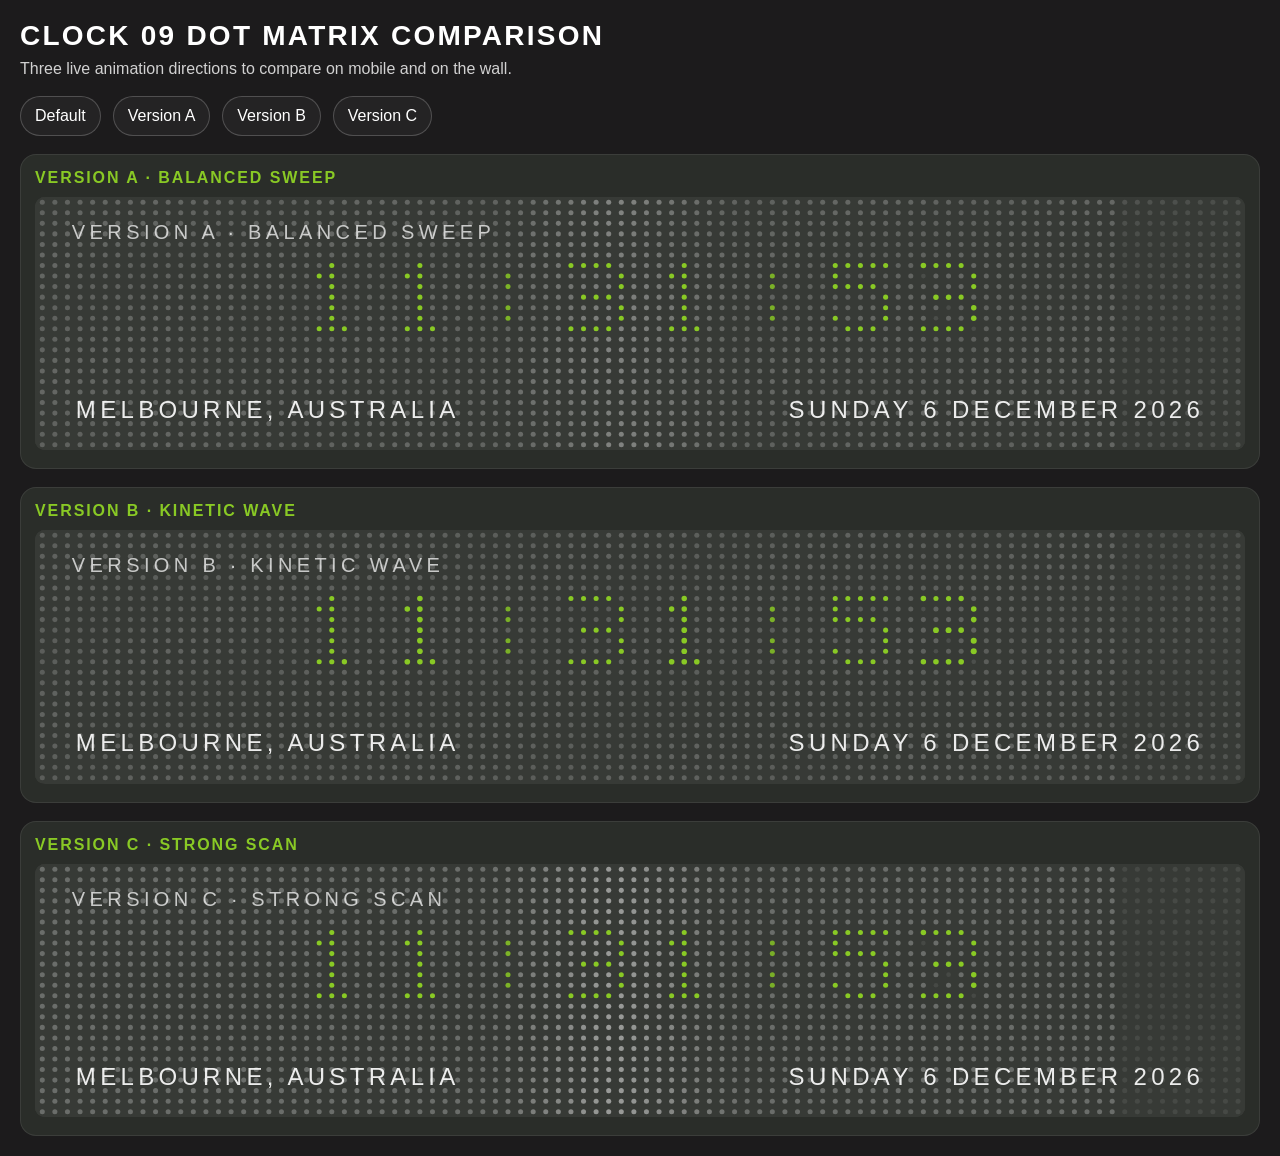
==== compare.html @ a0b2db49 "Add Clock09 comparison page" ====
<!doctype html>
<html lang="en-AU">
<head>
  <meta charset="utf-8">
  <meta name="viewport" content="width=device-width,initial-scale=1">
  <meta name="robots" content="noindex,nofollow,noarchive,nosnippet,noimageindex">
  <title>Clock 09 Compare</title>
  <style>
    :root { --bg:#1c1b1c; --panel:#2a2d29; --text:#fff; --green:#89C925; }
    *{box-sizing:border-box}
    html,body{margin:0;background:var(--bg);color:var(--text);font-family:Arial,Helvetica,sans-serif}
    body{padding:20px}
    h1{margin:0 0 8px;font-size:28px;letter-spacing:.08em;text-transform:uppercase}
    p{margin:0 0 18px;color:rgba(255,255,255,.8)}
    .links{display:flex;gap:12px;flex-wrap:wrap;margin-bottom:18px}
    .links a{color:#fff;text-decoration:none;border:1px solid rgba(255,255,255,.2);padding:10px 14px;border-radius:999px;background:rgba(255,255,255,.04)}
    .grid{display:grid;grid-template-columns:1fr;gap:18px}
    .card{background:var(--panel);padding:14px;border-radius:16px;border:1px solid rgba(255,255,255,.08)}
    .card h2{margin:0 0 10px;font-size:16px;letter-spacing:.12em;text-transform:uppercase;color:var(--green)}
    iframe{width:100%;aspect-ratio:3840/804;border:0;background:#373A36;border-radius:10px}
  </style>
</head>
<body>
  <h1>Clock 09 Dot Matrix Comparison</h1>
  <p>Three live animation directions to compare on mobile and on the wall.</p>
  <div class="links">
    <a href="./index.html">Default</a>
    <a href="./variant-a.html">Version A</a>
    <a href="./variant-b.html">Version B</a>
    <a href="./variant-c.html">Version C</a>
  </div>
  <div class="grid">
    <div class="card"><h2>Version A · Balanced Sweep</h2><iframe src="./variant-a.html"></iframe></div>
    <div class="card"><h2>Version B · Kinetic Wave</h2><iframe src="./variant-b.html"></iframe></div>
    <div class="card"><h2>Version C · Strong Scan</h2><iframe src="./variant-c.html"></iframe></div>
  </div>
</body>
</html>
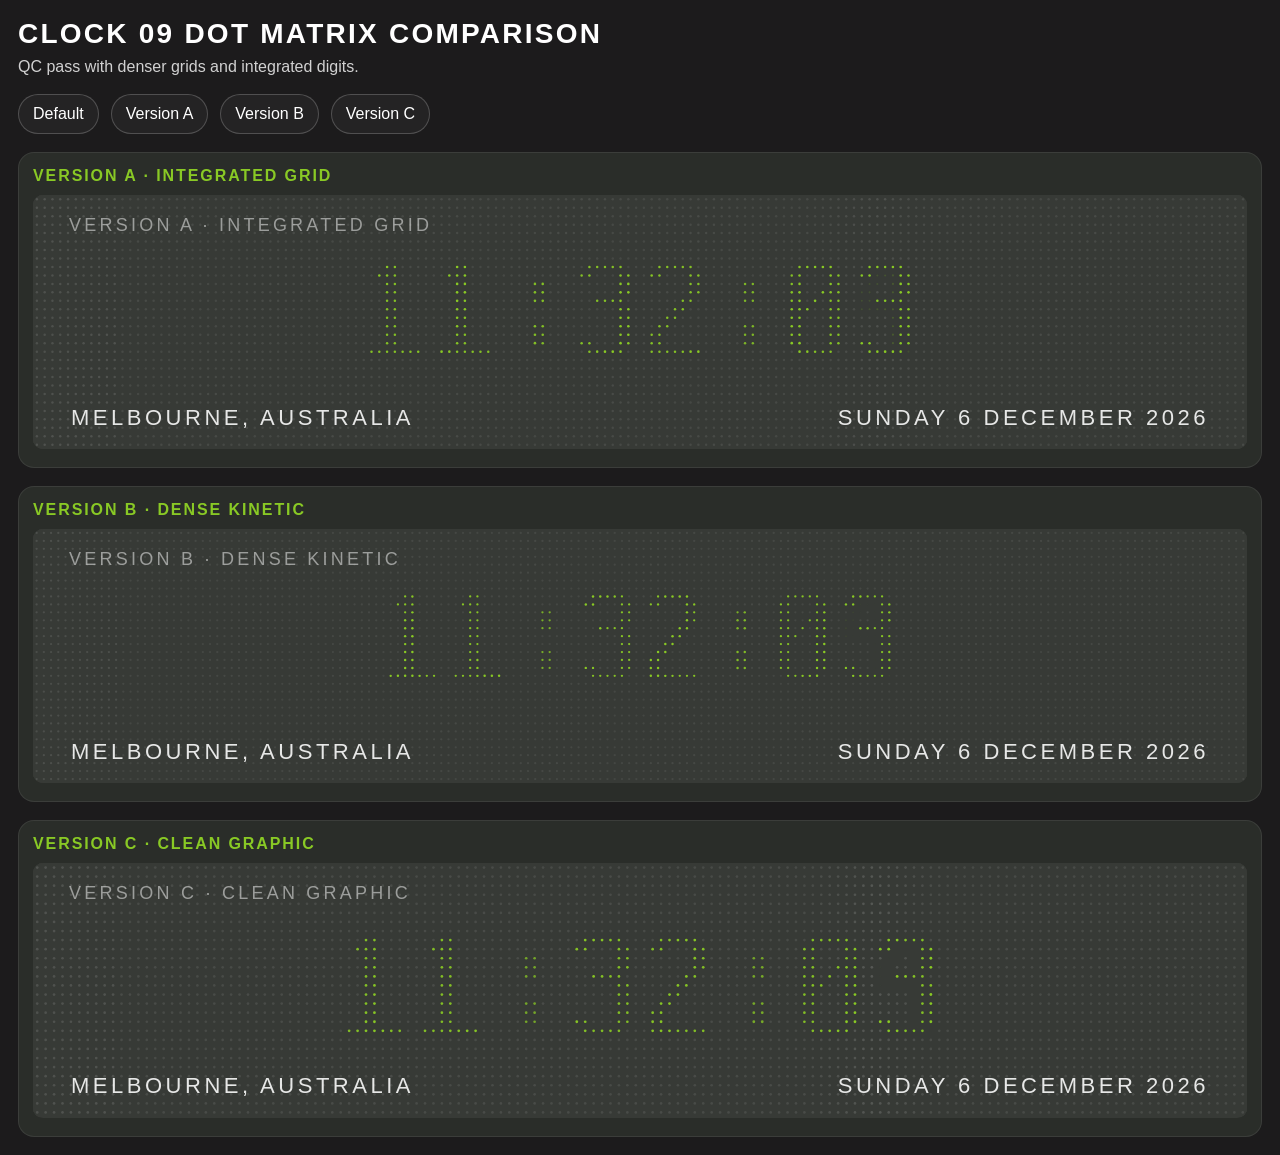
==== commit 819aebf1: "Update Clock09 comparison page" ====
--- a/compare.html
+++ b/compare.html
@@ -1,38 +1 @@
-<!doctype html>
-<html lang="en-AU">
-<head>
-  <meta charset="utf-8">
-  <meta name="viewport" content="width=device-width,initial-scale=1">
-  <meta name="robots" content="noindex,nofollow,noarchive,nosnippet,noimageindex">
-  <title>Clock 09 Compare</title>
-  <style>
-    :root { --bg:#1c1b1c; --panel:#2a2d29; --text:#fff; --green:#89C925; }
-    *{box-sizing:border-box}
-    html,body{margin:0;background:var(--bg);color:var(--text);font-family:Arial,Helvetica,sans-serif}
-    body{padding:20px}
-    h1{margin:0 0 8px;font-size:28px;letter-spacing:.08em;text-transform:uppercase}
-    p{margin:0 0 18px;color:rgba(255,255,255,.8)}
-    .links{display:flex;gap:12px;flex-wrap:wrap;margin-bottom:18px}
-    .links a{color:#fff;text-decoration:none;border:1px solid rgba(255,255,255,.2);padding:10px 14px;border-radius:999px;background:rgba(255,255,255,.04)}
-    .grid{display:grid;grid-template-columns:1fr;gap:18px}
-    .card{background:var(--panel);padding:14px;border-radius:16px;border:1px solid rgba(255,255,255,.08)}
-    .card h2{margin:0 0 10px;font-size:16px;letter-spacing:.12em;text-transform:uppercase;color:var(--green)}
-    iframe{width:100%;aspect-ratio:3840/804;border:0;background:#373A36;border-radius:10px}
-  </style>
-</head>
-<body>
-  <h1>Clock 09 Dot Matrix Comparison</h1>
-  <p>Three live animation directions to compare on mobile and on the wall.</p>
-  <div class="links">
-    <a href="./index.html">Default</a>
-    <a href="./variant-a.html">Version A</a>
-    <a href="./variant-b.html">Version B</a>
-    <a href="./variant-c.html">Version C</a>
-  </div>
-  <div class="grid">
-    <div class="card"><h2>Version A · Balanced Sweep</h2><iframe src="./variant-a.html"></iframe></div>
-    <div class="card"><h2>Version B · Kinetic Wave</h2><iframe src="./variant-b.html"></iframe></div>
-    <div class="card"><h2>Version C · Strong Scan</h2><iframe src="./variant-c.html"></iframe></div>
-  </div>
-</body>
-</html>
+<!doctype html><html lang="en-AU"><head><meta charset="utf-8"><meta name="viewport" content="width=device-width,initial-scale=1"><meta name="robots" content="noindex,nofollow,noarchive,nosnippet,noimageindex"><title>Clock 09 Compare</title><style>:root{--bg:#1c1b1c;--panel:#2a2d29;--text:#fff;--green:#89C925}*{box-sizing:border-box}html,body{margin:0;background:var(--bg);color:var(--text);font-family:Arial,Helvetica,sans-serif}body{padding:18px}h1{margin:0 0 8px;font-size:28px;letter-spacing:.08em;text-transform:uppercase}p{margin:0 0 18px;color:rgba(255,255,255,.8)}.links{display:flex;gap:12px;flex-wrap:wrap;margin-bottom:18px}.links a{color:#fff;text-decoration:none;border:1px solid rgba(255,255,255,.2);padding:10px 14px;border-radius:999px;background:rgba(255,255,255,.04)}.grid{display:grid;grid-template-columns:1fr;gap:18px}.card{background:var(--panel);padding:14px;border-radius:16px;border:1px solid rgba(255,255,255,.08)}.card h2{margin:0 0 10px;font-size:16px;letter-spacing:.12em;text-transform:uppercase;color:var(--green)}iframe{width:100%;aspect-ratio:3840/804;border:0;background:#373A36;border-radius:10px}</style></head><body><h1>Clock 09 Dot Matrix Comparison</h1><p>QC pass with denser grids and integrated digits.</p><div class="links"><a href="./index.html">Default</a><a href="./variant-a.html">Version A</a><a href="./variant-b.html">Version B</a><a href="./variant-c.html">Version C</a></div><div class="grid"><div class="card"><h2>Version A · Integrated Grid</h2><iframe src="./variant-a.html"></iframe></div><div class="card"><h2>Version B · Dense Kinetic</h2><iframe src="./variant-b.html"></iframe></div><div class="card"><h2>Version C · Clean Graphic</h2><iframe src="./variant-c.html"></iframe></div></div></body></html>
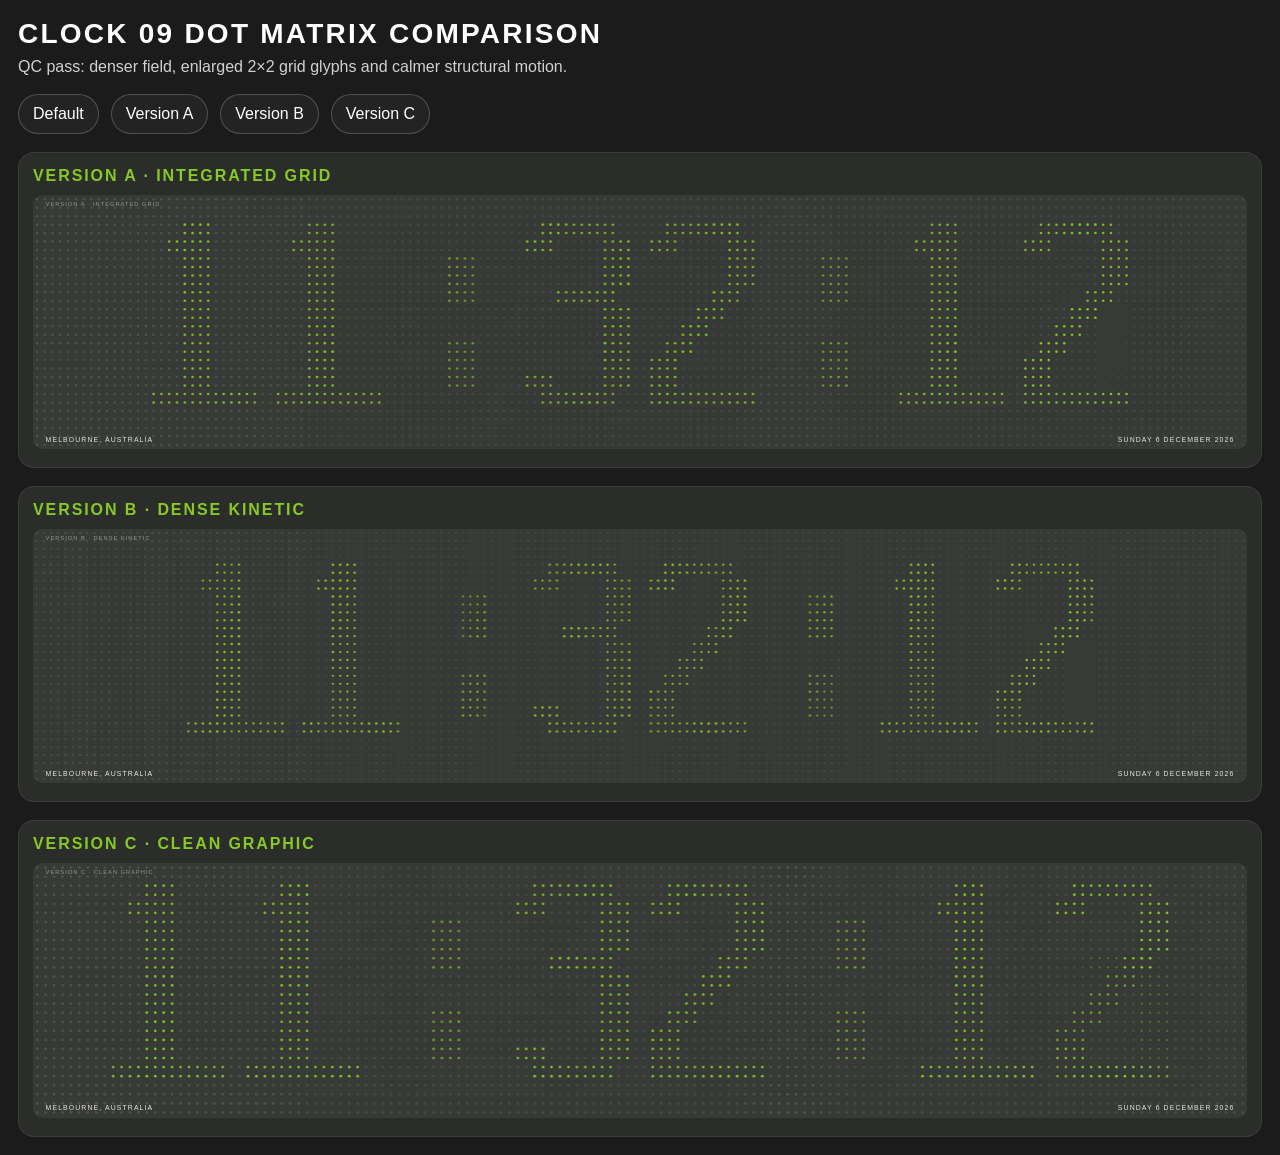
==== commit fd6e5da4: "QC Clock09 comparison page" ====
--- a/compare.html
+++ b/compare.html
@@ -1 +1 @@
-<!doctype html><html lang="en-AU"><head><meta charset="utf-8"><meta name="viewport" content="width=device-width,initial-scale=1"><meta name="robots" content="noindex,nofollow,noarchive,nosnippet,noimageindex"><title>Clock 09 Compare</title><style>:root{--bg:#1c1b1c;--panel:#2a2d29;--text:#fff;--green:#89C925}*{box-sizing:border-box}html,body{margin:0;background:var(--bg);color:var(--text);font-family:Arial,Helvetica,sans-serif}body{padding:18px}h1{margin:0 0 8px;font-size:28px;letter-spacing:.08em;text-transform:uppercase}p{margin:0 0 18px;color:rgba(255,255,255,.8)}.links{display:flex;gap:12px;flex-wrap:wrap;margin-bottom:18px}.links a{color:#fff;text-decoration:none;border:1px solid rgba(255,255,255,.2);padding:10px 14px;border-radius:999px;background:rgba(255,255,255,.04)}.grid{display:grid;grid-template-columns:1fr;gap:18px}.card{background:var(--panel);padding:14px;border-radius:16px;border:1px solid rgba(255,255,255,.08)}.card h2{margin:0 0 10px;font-size:16px;letter-spacing:.12em;text-transform:uppercase;color:var(--green)}iframe{width:100%;aspect-ratio:3840/804;border:0;background:#373A36;border-radius:10px}</style></head><body><h1>Clock 09 Dot Matrix Comparison</h1><p>QC pass with denser grids and integrated digits.</p><div class="links"><a href="./index.html">Default</a><a href="./variant-a.html">Version A</a><a href="./variant-b.html">Version B</a><a href="./variant-c.html">Version C</a></div><div class="grid"><div class="card"><h2>Version A · Integrated Grid</h2><iframe src="./variant-a.html"></iframe></div><div class="card"><h2>Version B · Dense Kinetic</h2><iframe src="./variant-b.html"></iframe></div><div class="card"><h2>Version C · Clean Graphic</h2><iframe src="./variant-c.html"></iframe></div></div></body></html>+<!doctype html><html lang="en-AU"><head><meta charset="utf-8"><meta name="viewport" content="width=device-width,initial-scale=1"><meta name="robots" content="noindex,nofollow,noarchive,nosnippet,noimageindex"><title>Clock 09 Compare</title><style>@font-face{font-family:'Open Sans';src:url('https://raw.githubusercontent.com/creative-innovation-labs-bmc/Melbl8-Clock03-Split-flap-Open-Sans/main/OpenSans-Variable.ttf') format('truetype');font-style:normal;font-weight:300 800;font-display:swap}:root{--bg:#1c1b1c;--panel:#2a2d29;--text:#fff;--green:#89C925}*{box-sizing:border-box}html,body{margin:0;background:var(--bg);color:var(--text);font-family:'Open Sans',sans-serif}body{padding:18px}h1{margin:0 0 8px;font-size:28px;letter-spacing:.08em;text-transform:uppercase}p{margin:0 0 18px;color:rgba(255,255,255,.8)}.links{display:flex;gap:12px;flex-wrap:wrap;margin-bottom:18px}.links a{color:#fff;text-decoration:none;border:1px solid rgba(255,255,255,.2);padding:10px 14px;border-radius:999px;background:rgba(255,255,255,.04)}.grid{display:grid;grid-template-columns:1fr;gap:18px}.card{background:var(--panel);padding:14px;border-radius:16px;border:1px solid rgba(255,255,255,.08)}.card h2{margin:0 0 10px;font-size:16px;letter-spacing:.12em;text-transform:uppercase;color:var(--green)}iframe{width:100%;aspect-ratio:3840/804;border:0;background:#373A36;border-radius:10px}</style></head><body><h1>Clock 09 Dot Matrix Comparison</h1><p>QC pass: denser field, enlarged 2×2 grid glyphs and calmer structural motion.</p><div class="links"><a href="./index.html">Default</a><a href="./variant-a.html">Version A</a><a href="./variant-b.html">Version B</a><a href="./variant-c.html">Version C</a></div><div class="grid"><div class="card"><h2>Version A · Integrated Grid</h2><iframe src="./variant-a.html"></iframe></div><div class="card"><h2>Version B · Dense Kinetic</h2><iframe src="./variant-b.html"></iframe></div><div class="card"><h2>Version C · Clean Graphic</h2><iframe src="./variant-c.html"></iframe></div></div></body></html>
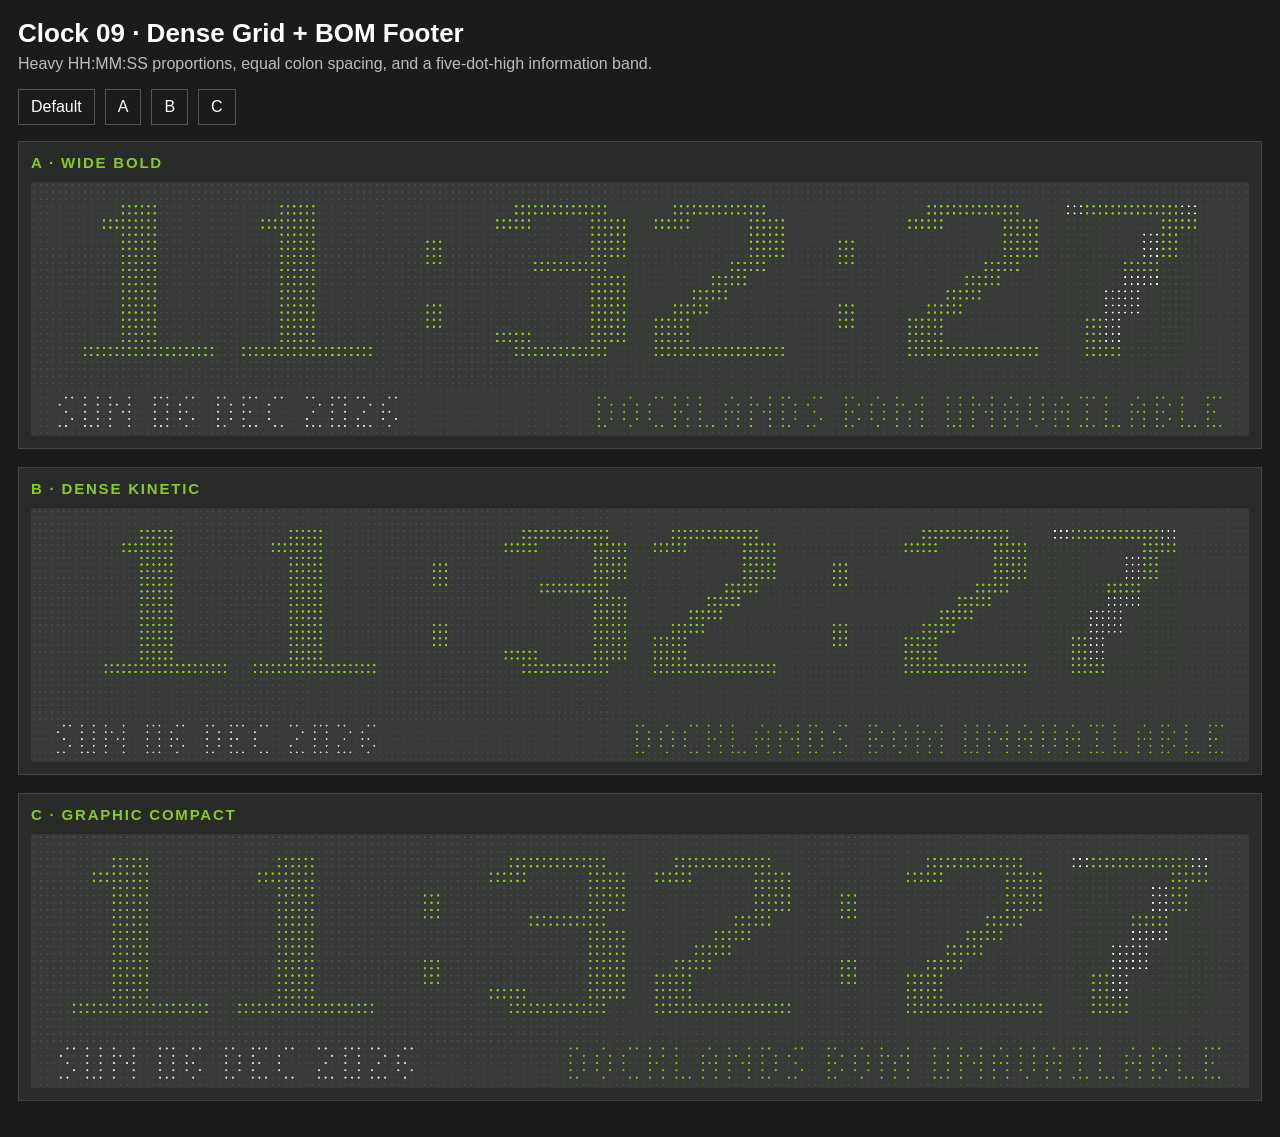
==== commit 7185ef79: "Update Clock09 comparison for dense BOM pass" ====
--- a/compare.html
+++ b/compare.html
@@ -1 +1 @@
-<!doctype html><html lang="en-AU"><head><meta charset="utf-8"><meta name="viewport" content="width=device-width,initial-scale=1"><meta name="robots" content="noindex,nofollow,noarchive,nosnippet,noimageindex"><title>Clock 09 Compare</title><style>@font-face{font-family:'Open Sans';src:url('https://raw.githubusercontent.com/creative-innovation-labs-bmc/Melbl8-Clock03-Split-flap-Open-Sans/main/OpenSans-Variable.ttf') format('truetype');font-style:normal;font-weight:300 800;font-display:swap}:root{--bg:#1c1b1c;--panel:#2a2d29;--text:#fff;--green:#89C925}*{box-sizing:border-box}html,body{margin:0;background:var(--bg);color:var(--text);font-family:'Open Sans',sans-serif}body{padding:18px}h1{margin:0 0 8px;font-size:28px;letter-spacing:.08em;text-transform:uppercase}p{margin:0 0 18px;color:rgba(255,255,255,.8)}.links{display:flex;gap:12px;flex-wrap:wrap;margin-bottom:18px}.links a{color:#fff;text-decoration:none;border:1px solid rgba(255,255,255,.2);padding:10px 14px;border-radius:999px;background:rgba(255,255,255,.04)}.grid{display:grid;grid-template-columns:1fr;gap:18px}.card{background:var(--panel);padding:14px;border-radius:16px;border:1px solid rgba(255,255,255,.08)}.card h2{margin:0 0 10px;font-size:16px;letter-spacing:.12em;text-transform:uppercase;color:var(--green)}iframe{width:100%;aspect-ratio:3840/804;border:0;background:#373A36;border-radius:10px}</style></head><body><h1>Clock 09 Dot Matrix Comparison</h1><p>QC pass: denser field, enlarged 2×2 grid glyphs and calmer structural motion.</p><div class="links"><a href="./index.html">Default</a><a href="./variant-a.html">Version A</a><a href="./variant-b.html">Version B</a><a href="./variant-c.html">Version C</a></div><div class="grid"><div class="card"><h2>Version A · Integrated Grid</h2><iframe src="./variant-a.html"></iframe></div><div class="card"><h2>Version B · Dense Kinetic</h2><iframe src="./variant-b.html"></iframe></div><div class="card"><h2>Version C · Clean Graphic</h2><iframe src="./variant-c.html"></iframe></div></div></body></html>+<!doctype html><html><head><meta charset="utf-8"><meta name="viewport" content="width=device-width,initial-scale=1"><meta name="robots" content="noindex,nofollow,noarchive"><title>Clock 09 Compare</title><style>*{box-sizing:border-box}body{margin:0;padding:18px;background:#1c1b1c;color:#fff;font-family:Arial,sans-serif}h1{margin:0 0 6px;font-size:26px}p{margin:0 0 16px;color:#bbb}.card{margin:0 0 18px;padding:12px;background:#292b28;border:1px solid #444}.card h2{margin:0 0 10px;font-size:15px;letter-spacing:.12em;text-transform:uppercase;color:#89c925}iframe{display:block;width:100%;aspect-ratio:3840/804;border:0;background:#373a36}.links{display:flex;gap:10px;margin:0 0 16px}.links a{color:white;text-decoration:none;border:1px solid #555;padding:8px 12px}</style></head><body><h1>Clock 09 · Dense Grid + BOM Footer</h1><p>Heavy HH:MM:SS proportions, equal colon spacing, and a five-dot-high information band.</p><div class="links"><a href="index.html">Default</a><a href="variant-a.html">A</a><a href="variant-b.html">B</a><a href="variant-c.html">C</a></div><div class="card"><h2>A · Wide Bold</h2><iframe src="variant-a.html"></iframe></div><div class="card"><h2>B · Dense Kinetic</h2><iframe src="variant-b.html"></iframe></div><div class="card"><h2>C · Graphic Compact</h2><iframe src="variant-c.html"></iframe></div></body></html>
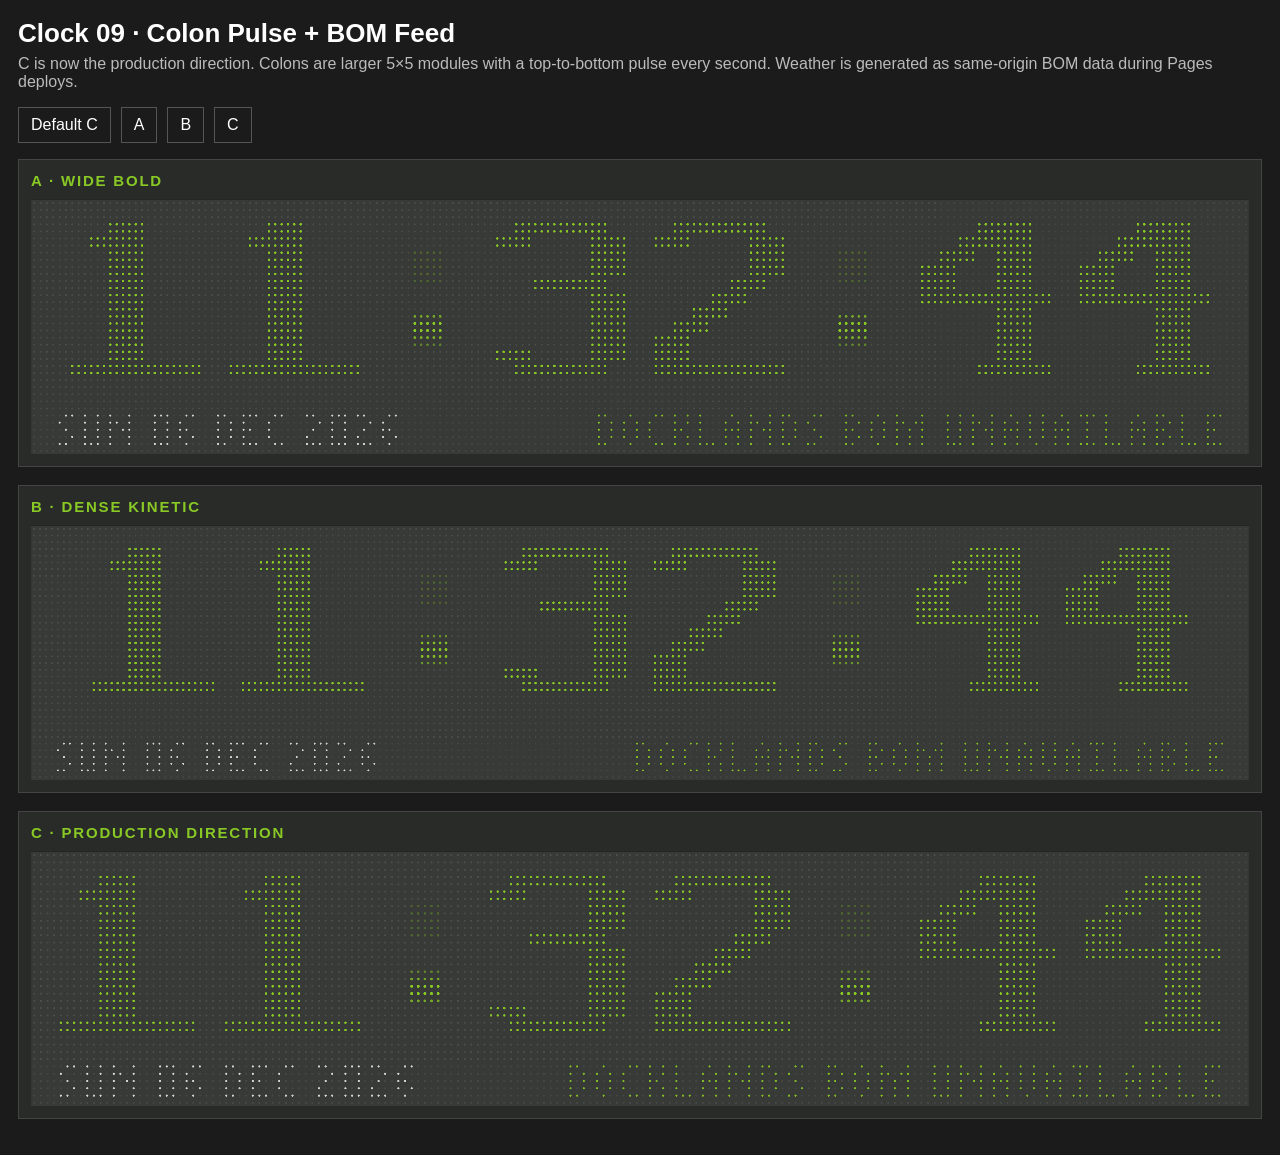
==== commit 5704dd71: "Update Clock09 comparison page for colon pulse pass" ====
--- a/compare.html
+++ b/compare.html
@@ -1 +1 @@
-<!doctype html><html><head><meta charset="utf-8"><meta name="viewport" content="width=device-width,initial-scale=1"><meta name="robots" content="noindex,nofollow,noarchive"><title>Clock 09 Compare</title><style>*{box-sizing:border-box}body{margin:0;padding:18px;background:#1c1b1c;color:#fff;font-family:Arial,sans-serif}h1{margin:0 0 6px;font-size:26px}p{margin:0 0 16px;color:#bbb}.card{margin:0 0 18px;padding:12px;background:#292b28;border:1px solid #444}.card h2{margin:0 0 10px;font-size:15px;letter-spacing:.12em;text-transform:uppercase;color:#89c925}iframe{display:block;width:100%;aspect-ratio:3840/804;border:0;background:#373a36}.links{display:flex;gap:10px;margin:0 0 16px}.links a{color:white;text-decoration:none;border:1px solid #555;padding:8px 12px}</style></head><body><h1>Clock 09 · Dense Grid + BOM Footer</h1><p>Heavy HH:MM:SS proportions, equal colon spacing, and a five-dot-high information band.</p><div class="links"><a href="index.html">Default</a><a href="variant-a.html">A</a><a href="variant-b.html">B</a><a href="variant-c.html">C</a></div><div class="card"><h2>A · Wide Bold</h2><iframe src="variant-a.html"></iframe></div><div class="card"><h2>B · Dense Kinetic</h2><iframe src="variant-b.html"></iframe></div><div class="card"><h2>C · Graphic Compact</h2><iframe src="variant-c.html"></iframe></div></body></html>+<!doctype html><html><head><meta charset="utf-8"><meta name="viewport" content="width=device-width,initial-scale=1"><meta name="robots" content="noindex,nofollow,noarchive"><title>Clock 09 Compare</title><style>*{box-sizing:border-box}body{margin:0;padding:18px;background:#1c1b1c;color:#fff;font-family:Arial,sans-serif}h1{margin:0 0 6px;font-size:26px}p{margin:0 0 16px;color:#bbb}.card{margin:0 0 18px;padding:12px;background:#292b28;border:1px solid #444}.card h2{margin:0 0 10px;font-size:15px;letter-spacing:.12em;text-transform:uppercase;color:#89c925}iframe{display:block;width:100%;aspect-ratio:3840/804;border:0;background:#373a36}.links{display:flex;gap:10px;margin:0 0 16px}.links a{color:white;text-decoration:none;border:1px solid #555;padding:8px 12px}</style></head><body><h1>Clock 09 · Colon Pulse + BOM Feed</h1><p>C is now the production direction. Colons are larger 5×5 modules with a top-to-bottom pulse every second. Weather is generated as same-origin BOM data during Pages deploys.</p><div class="links"><a href="index.html">Default C</a><a href="variant-a.html">A</a><a href="variant-b.html">B</a><a href="variant-c.html">C</a></div><div class="card"><h2>A · Wide Bold</h2><iframe src="variant-a.html"></iframe></div><div class="card"><h2>B · Dense Kinetic</h2><iframe src="variant-b.html"></iframe></div><div class="card"><h2>C · Production Direction</h2><iframe src="variant-c.html"></iframe></div></body></html>
